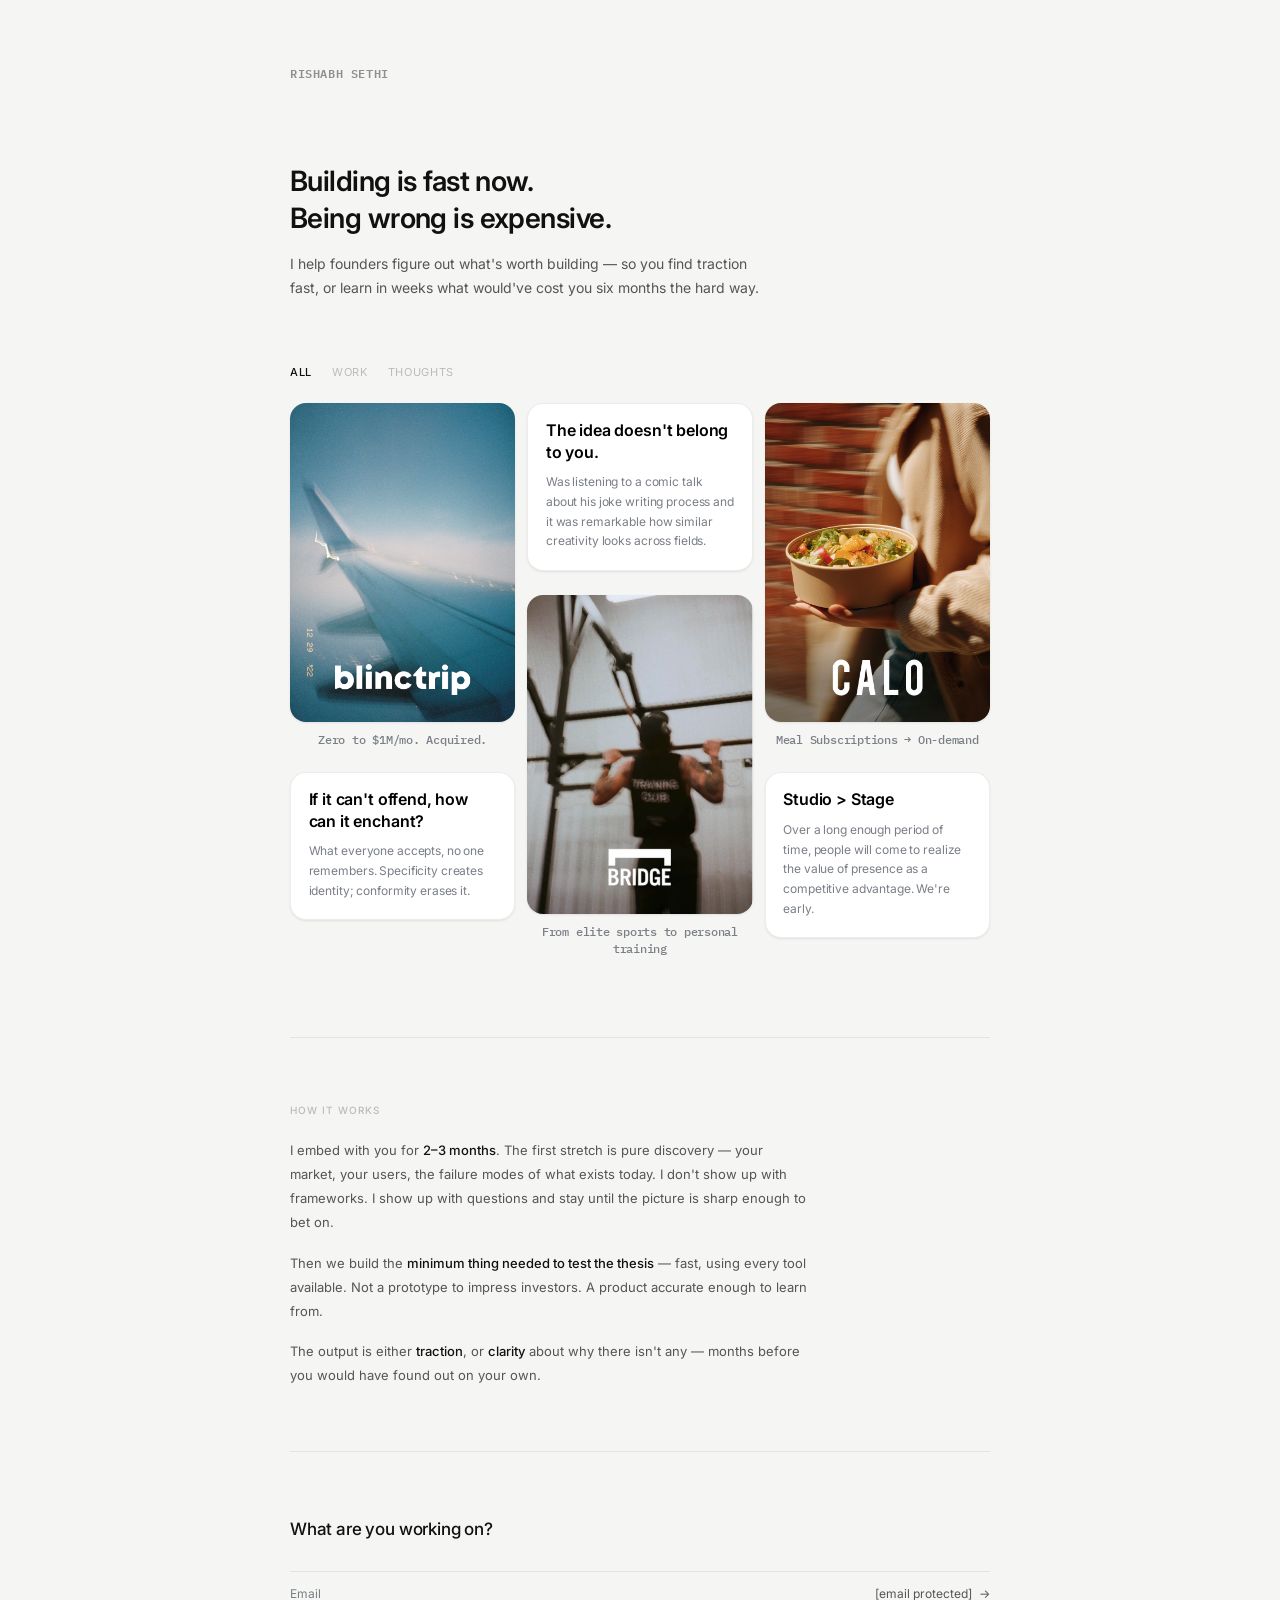
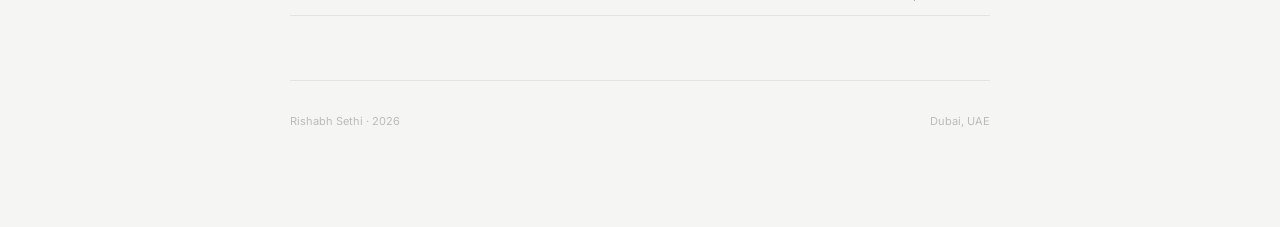
==== index.html @ 6238a1b9 "Remove Calendly scheduling row from CTA across all pages Made-with: Cursor" ====
<!DOCTYPE html>
<html lang="en">
<head>
<meta charset="UTF-8">
<meta name="viewport" content="width=device-width, initial-scale=1.0">
<link rel="icon" href="favicon.svg" type="image/svg+xml">
<title>RISHABH SETHI</title>
<link rel="preconnect" href="https://fonts.googleapis.com">
<link rel="preconnect" href="https://fonts.gstatic.com" crossorigin>
<link href="https://fonts.googleapis.com/css2?family=IBM+Plex+Mono:wght@400;500;600&family=Inter:wght@400;500;600&display=swap" rel="stylesheet">
<style>
*, *::before, *::after { box-sizing: border-box; margin: 0; padding: 0; }

:root {
  --bg: #F5F5F3;
  --surface: #FFFFFF;
  --ink: #111111;
  --mid: #555555;
  --muted: #7A7F86;
  --faint: #BBBBBB;
  --rule: rgba(0,0,0,0.07);
  --rule-hover: rgba(0,0,0,0.12);
  --shadow: 0 1px 3px rgba(0,0,0,0.06), 0 1px 2px rgba(0,0,0,0.04);
  --shadow-hover: 0 4px 16px rgba(0,0,0,0.08), 0 2px 4px rgba(0,0,0,0.04);
  --sans: 'Inter', -apple-system, BlinkMacSystemFont, sans-serif;
  --mono: 'IBM Plex Mono', 'SF Mono', monospace;
  --radius: 16px;
  /* Photo tiles: uniform scale past export margins (both axes — avoids corner halo vs 118% auto) */
  --work-photo-zoom: 120%;
}

html { scroll-behavior: smooth; }

body {
  background: var(--bg);
  color: var(--ink);
  font-family: var(--sans);
  font-size: 14px;
  line-height: 1.6;
  -webkit-font-smoothing: antialiased;
}

::selection { background: var(--ink); color: var(--bg); }

.page {
  max-width: 780px;
  margin: 0 auto;
  padding: 4rem 2.5rem 6rem;
}

.name {
  font-family: var(--mono);
  font-size: 12px;
  font-weight: 600;
  letter-spacing: 0.05em;
  color: #8F8F8F;
  margin-bottom: 5rem;
  opacity: 0;
  animation: fadeUp 0.6s ease forwards;
}

.hero {
  margin-bottom: 4rem;
  opacity: 0;
  animation: fadeUp 0.6s ease 0.07s forwards;
}

.hero-title {
  font-size: 28px;
  font-weight: 600;
  line-height: 1.3;
  color: var(--ink);
  margin-bottom: 1rem;
  letter-spacing: -0.02em;
}

.hero-sub {
  font-size: 14px;
  font-weight: 400;
  line-height: 1.75;
  color: var(--mid);
  max-width: 480px;
}

.feed-section {
  margin-bottom: 5rem;
  opacity: 0;
  animation: fadeUp 0.6s ease 0.14s forwards;
}

.filter-row {
  display: flex;
  align-items: center;
  gap: 1.25rem;
  margin-bottom: 1.5rem;
}

.filter-btn {
  font-family: var(--sans);
  font-size: 11px;
  font-weight: 400;
  text-transform: uppercase;
  letter-spacing: 0.06em;
  color: var(--faint);
  background: none;
  border: none;
  cursor: pointer;
  padding: 0;
  transition: color 0.15s ease;
}

.filter-btn:hover { color: var(--mid); }
.filter-btn.active { color: var(--ink); font-weight: 500; }

/* ── FEED: three independent stacks (true column masonry). Items round-robined from FEED in JS. */
.masonry {
  display: flex;
  gap: 0.75rem;
  align-items: flex-start;
}

.masonry-col {
  flex: 1;
  min-width: 0;
  display: flex;
  flex-direction: column;
  gap: 1.5rem;
}

.masonry-item {
  width: 100%;
  min-width: 0;
}

.masonry-item.hidden { display: none; }

/* ── BASE CARD ── */
.card {
  display: block;
  text-decoration: none;
  color: inherit;
  background: var(--surface);
  border: 1px solid var(--rule);
  border-radius: var(--radius);
  overflow: hidden;
  transition: box-shadow 0.25s ease, transform 0.25s ease, border-color 0.25s ease;
  box-shadow: var(--shadow);
  width: 100%;
}

.card:hover {
  box-shadow: var(--shadow-hover);
  transform: translateY(-2px);
  border-color: var(--rule-hover);
}

/* ── WORK CARD ── */
/* Image tiles: 960×1360 artboard (aspect-ratio matches source) */
.card.work-card {
  padding: 0;
  /* Beat .card surface so no white frame shows around the image tile */
  background: transparent !important;
  border: none !important;
  box-shadow: none !important;
}

.work-card {
  border: none;
  background: none;
  box-shadow: none;
  overflow: visible;
  border-radius: 0;
  width: 100%;
  max-width: 100%;
}

.work-card:hover {
  box-shadow: none;
  transform: none;
  border-color: transparent;
}

/* 960×1360 artboard. Full-rect PNGs; rounding comes only from border-radius + overflow here. */
.work-card .card-image {
  position: relative;
  display: block;
  width: 100%;
  max-width: 100%;
  margin: 0;
  padding: 0;
  border: none;
  aspect-ratio: 960 / 1360;
  overflow: hidden;
  border-radius: var(--radius);
  box-shadow: var(--shadow);
  transition: box-shadow 0.25s ease, transform 0.25s ease;
  background-color: transparent;
  background-origin: border-box;
  background-clip: border-box;
  background-size: cover;
  background-position: center;
  background-repeat: no-repeat;
  /* Sharper rounded clip for bitmap backgrounds (reduces 1px fringe vs gradients) */
  transform: translateZ(0);
  backface-visibility: hidden;
}

.work-card .card-image--photo {
  /* Same % on both axes — asymmetric `118% auto` left soft edges at the curve */
  background-size: var(--work-photo-zoom) var(--work-photo-zoom);
  background-position: center center;
}

.work-card:hover .card-image {
  box-shadow: var(--shadow-hover);
  transform: translate3d(0, -2px, 0);
}

/* Caption sits outside the card image, below it */
.work-card .card-caption {
  display: block;
  margin-top: 0.55rem;
  font-family: var(--mono);
  font-size: 12px;
  font-weight: 500;
  letter-spacing: -0.02em;
  color: var(--muted);
  line-height: 1.45;
  text-align: center;
}

.img-instashop          { background-image: url('images/instashop.png'); background-size: cover; background-position: center; }


/* ── THOUGHT CARD ── */
.thought-card .card-body {
  padding: 1rem 1.1rem 1.15rem;
}

.thought-title {
  font-family: var(--sans);
  font-size: 16px;
  font-weight: 600;
  color: #000000;
  line-height: 1.35;
  letter-spacing: -0.01em;
  margin-bottom: 0.55rem;
}

.thought-excerpt {
  font-family: var(--sans);
  font-size: 12px;
  font-weight: 400;
  color: var(--muted);
  line-height: 1.65;
  letter-spacing: -0.01em;
}

/* ── DIVIDER ── */
.divider {
  border: none;
  height: 1px;
  background: var(--rule);
  margin: 4rem 0;
}

.divider-1 { opacity: 0; animation: fadeUp 0.6s ease 0.18s forwards; }
.divider-2 { opacity: 0; animation: fadeUp 0.6s ease 0.26s forwards; }

/* ── APPROACH ── */
.approach-section {
  margin-bottom: 4rem;
  opacity: 0;
  animation: fadeUp 0.6s ease 0.22s forwards;
}

.section-label {
  font-size: 10px;
  font-weight: 500;
  letter-spacing: 0.1em;
  text-transform: uppercase;
  color: var(--faint);
  margin-bottom: 1.25rem;
}

.approach-body { max-width: 520px; }

.approach-body p {
  font-size: 13px;
  color: var(--mid);
  line-height: 1.85;
  margin-bottom: 1rem;
}

.approach-body strong {
  font-weight: 500;
  color: var(--ink);
}

/* ── CTA ── */
.cta-section {
  margin-bottom: 4rem;
  opacity: 0;
  animation: fadeUp 0.6s ease 0.3s forwards;
}

.cta-question {
  font-size: 17px;
  font-weight: 500;
  color: var(--ink);
  margin-bottom: 1.75rem;
  letter-spacing: -0.01em;
}

.cta-row {
  display: flex;
  align-items: baseline;
  justify-content: space-between;
  padding: 0.75rem 0;
  border-top: 1px solid var(--rule);
}

.cta-row:last-child { border-bottom: 1px solid var(--rule); }

.cta-label { font-size: 12px; color: var(--muted); }

.cta-link {
  font-size: 12px;
  color: var(--mid);
  text-decoration: none;
  transition: color 0.15s ease;
}

.cta-link:hover { color: var(--ink); }

.cta-arrow {
  display: inline-block;
  margin-left: 0.25rem;
  transition: transform 0.15s ease;
}

.cta-link:hover .cta-arrow { transform: translateX(3px); }

/* ── FOOTER ── */
.footer {
  display: flex;
  justify-content: space-between;
  align-items: baseline;
  font-size: 11px;
  color: var(--faint);
  padding-top: 2rem;
  border-top: 1px solid var(--rule);
  opacity: 0;
  animation: fadeUp 0.6s ease 0.34s forwards;
}

@keyframes fadeUp {
  from { opacity: 0; transform: translateY(8px); }
  to   { opacity: 1; transform: translateY(0); }
}

@media (max-width: 620px) {
  .page { padding: 3rem 1.5rem 4.5rem; }
  .name { margin-bottom: 3.5rem; }
  .hero { margin-bottom: 3rem; }
  .hero-title { font-size: 22px; }
  .masonry { flex-wrap: wrap; row-gap: 1.5rem; }
  .masonry-col { flex: 1 1 calc(50% - 0.375rem); max-width: calc(50% - 0.375rem); }
  .masonry-col:nth-child(3) { flex: 1 1 100%; max-width: 100%; }
  .cta-row { flex-direction: column; gap: 0.3rem; padding: 0.85rem 0; }
  .footer { flex-direction: column; gap: 0.3rem; }
  .divider { margin: 3rem 0; }
}

@media (max-width: 360px) {
  .hero-title { font-size: 19px; }
  .masonry { flex-direction: column; flex-wrap: nowrap; row-gap: 1.5rem; }
  .masonry-col,
  .masonry-col:nth-child(3) { flex: 1 1 auto; max-width: 100%; }
}
</style>
</head>
<body>

<div class="page">

  <p class="name">RISHABH SETHI</p>

  <div class="hero">
    <p class="hero-title">Building is fast now.<br>Being wrong is expensive.</p>
    <p class="hero-sub">I help founders figure out what's worth building — so you find traction fast, or learn in weeks what would've cost you six months the hard way.</p>
  </div>

  <div class="feed-section">
    <div class="filter-row">
      <button class="filter-btn active" data-filter="all">All</button>
      <button class="filter-btn" data-filter="work">Work</button>
      <button class="filter-btn" data-filter="thoughts">Thoughts</button>
    </div>
    <div class="masonry" id="masonry-grid"></div>
  </div>

  <hr class="divider divider-1">

  <div class="approach-section">
    <p class="section-label">How it works</p>
    <div class="approach-body">
      <p>I embed with you for <strong>2–3 months</strong>. The first stretch is pure discovery — your market, your users, the failure modes of what exists today. I don't show up with frameworks. I show up with questions and stay until the picture is sharp enough to bet on.</p>
      <p>Then we build the <strong>minimum thing needed to test the thesis</strong> — fast, using every tool available. Not a prototype to impress investors. A product accurate enough to learn from.</p>
      <p>The output is either <strong>traction</strong>, or <strong>clarity</strong> about why there isn't any — months before you would have found out on your own.</p>
    </div>
  </div>

  <hr class="divider divider-2">

  <div class="cta-section">
    <p class="cta-question">What are you working on?</p>
    <div class="cta-row">
      <span class="cta-label">Email</span>
      <a class="cta-link" href="/cdn-cgi/l/email-protection#e38b868f8f8ca3918a908b82818b9086978b8acd808c8e"><span class="__cf_email__" data-cfemail="f49c9198989bb4869d879c95969c8791809c9dda979b99">[email&#160;protected]</span> <span class="cta-arrow">→</span></a>
    </div>
  </div>

  <div class="footer">
    <span>Rishabh Sethi · 2026</span>
    <span>Dubai, UAE</span>
  </div>

</div>

<script data-cfasync="false" src="/cdn-cgi/scripts/5c5dd728/cloudflare-static/email-decode.min.js"></script><script>
// ─────────────────────────────────────────────
// WORK CARDS — add `photo: 'images/…'` per item (960×1360). Omit photo → uses .image gradient until asset exists.
// ─────────────────────────────────────────────
const WORK = [
  { type:'work', image:'img-blinctrip-strategy', photo:'images/blinctrip-strategy.png', caption:'Zero to $1M/mo. Acquired.',              url:'work/building-blinctrip.html' },
  { type:'work', image:'img-calo',               photo:'images/calo.png',               caption:'Meal Subscriptions → On-demand', url:'work/calo.html' },
  { type:'work', image:'img-bridge',             photo:'images/bridge.png',             caption:'From elite sports to personal training', url:'work/bridge.html' },
];

// ─────────────────────────────────────────────
// THOUGHT CARDS
// To add a post: append here + create thoughts/{slug}.html
// ─────────────────────────────────────────────
const THOUGHTS = [
  {
    type:'thoughts',
    title: "The idea doesn't belong to you.",
    excerpt: 'Was listening to a comic talk about his joke writing process and it was remarkable how similar creativity looks across fields.',
    slug: 'idea-doesnt-belong-to-you'
  },
  {
    type:'thoughts',
    title: "If it can't offend, how can it enchant?",
    excerpt: 'What everyone accepts, no one remembers. Specificity creates identity; conformity erases it.',
    slug: 'if-it-cant-offend'
  },
  {
    type:'thoughts',
    title: 'Studio > Stage',
    excerpt: "Over a long enough period of time, people will come to realize the value of presence as a competitive advantage. We're early.",
    slug: 'studio-vs-stage'
  },
];

function buildWorkCard(d) {
  if (d.photo) {
    /* Inline only background-image — never `background:` shorthand — so cover/position from CSS apply */
    const bg = `background-image:url('${d.photo}')`;
    return `<a href="${d.url}" class="card work-card">
      <div class="card-image card-image--photo" style="${bg}"></div>
      <p class="card-caption">${d.caption}</p>
    </a>`;
  }
  return `<a href="${d.url}" class="card work-card">
    <div class="card-image ${d.image}"></div>
    <p class="card-caption">${d.caption}</p>
  </a>`;
}

function buildThoughtCard(d) {
  return `<a href="thoughts/${d.slug}.html" class="card thought-card">
    <div class="card-body">
      <p class="thought-title">${d.title}</p>
      <p class="thought-excerpt">${d.excerpt}</p>
    </div>
  </a>`;
}

// Interleave W,T,W,T… then round-robin into 3 columns (i % 3) so each column stacks
// independently: col1 W,T · col2 T,W · col3 W,T (outer cols work-led, center thought-led).
const FEED = [];
let wi = 0, ti = 0;
while (wi < WORK.length || ti < THOUGHTS.length) {
  if (wi < WORK.length)   FEED.push(WORK[wi++]);
  if (ti < THOUGHTS.length) FEED.push(THOUGHTS[ti++]);
}

function renderGrid(filter) {
  const cols = [[], [], []];
  FEED.forEach((d, i) => {
    const html = d.type === 'work' ? buildWorkCard(d) : buildThoughtCard(d);
    const hidden = (filter !== 'all' && d.type !== filter) ? ' hidden' : '';
    cols[i % 3].push(`<div class="masonry-item${hidden}" data-type="${d.type}">${html}</div>`);
  });
  document.getElementById('masonry-grid').innerHTML = cols.map((col) =>
    `<div class="masonry-col">${col.join('')}</div>`
  ).join('');
}

document.querySelectorAll('.filter-btn').forEach(btn => {
  btn.addEventListener('click', () => {
    const f = btn.dataset.filter;
    document.querySelectorAll('.filter-btn').forEach(b => b.classList.remove('active'));
    btn.classList.add('active');
    renderGrid(f);
  });
});

renderGrid('all');
</script>
</body>
</html>
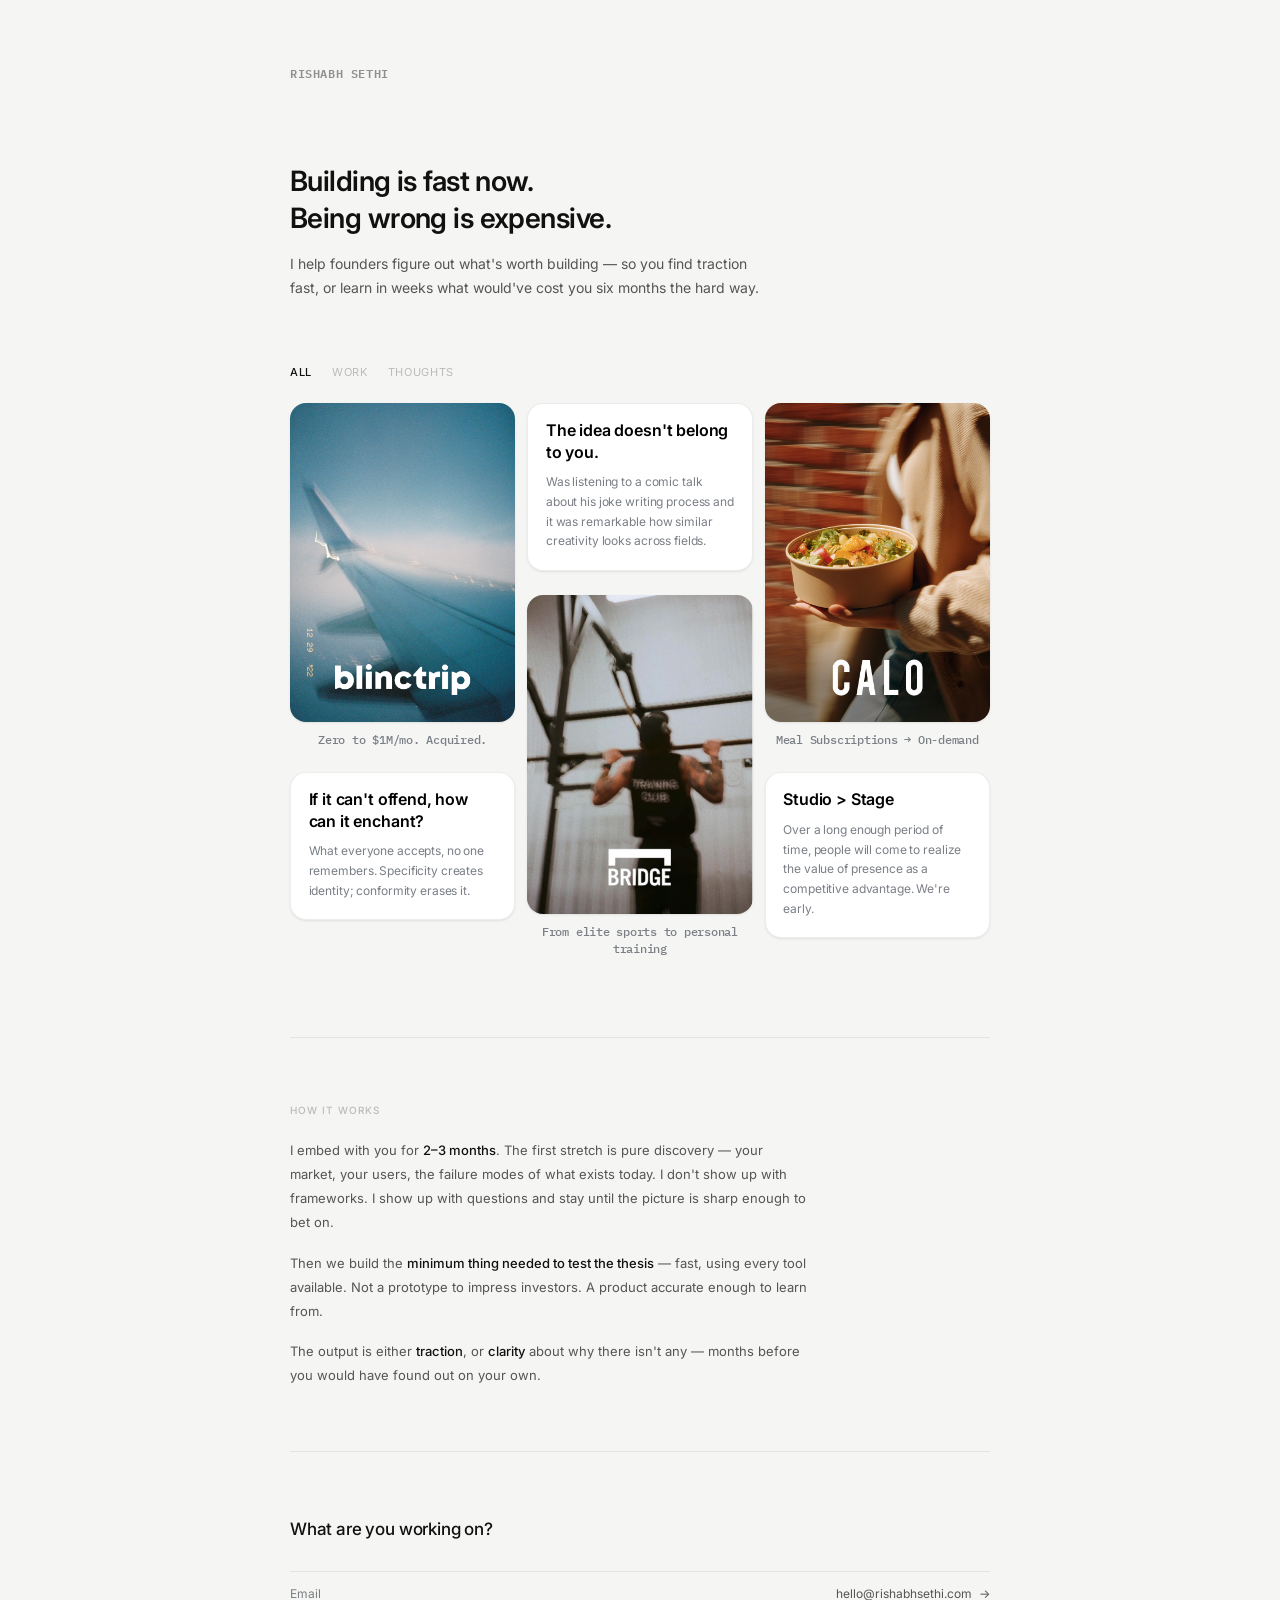
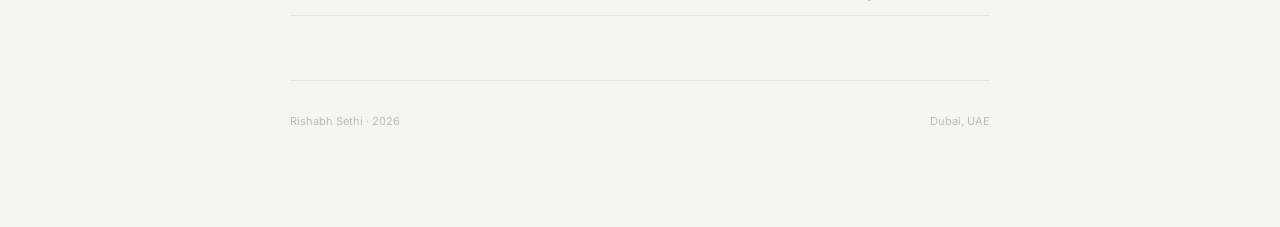
==== commit 538f7be6: "Replace Cloudflare email placeholders with hello@rishabhsethi.com on index and Calo Made-with: Curso" ====
--- a/index.html
+++ b/index.html
@@ -417,7 +417,7 @@
     <p class="cta-question">What are you working on?</p>
     <div class="cta-row">
       <span class="cta-label">Email</span>
-      <a class="cta-link" href="/cdn-cgi/l/email-protection#e38b868f8f8ca3918a908b82818b9086978b8acd808c8e"><span class="__cf_email__" data-cfemail="f49c9198989bb4869d879c95969c8791809c9dda979b99">[email&#160;protected]</span> <span class="cta-arrow">→</span></a>
+      <a class="cta-link" href="mailto:hello@rishabhsethi.com">hello@rishabhsethi.com <span class="cta-arrow">→</span></a>
     </div>
   </div>
 
@@ -428,7 +428,7 @@
 
 </div>
 
-<script data-cfasync="false" src="/cdn-cgi/scripts/5c5dd728/cloudflare-static/email-decode.min.js"></script><script>
+<script>
 // ─────────────────────────────────────────────
 // WORK CARDS — add `photo: 'images/…'` per item (960×1360). Omit photo → uses .image gradient until asset exists.
 // ─────────────────────────────────────────────
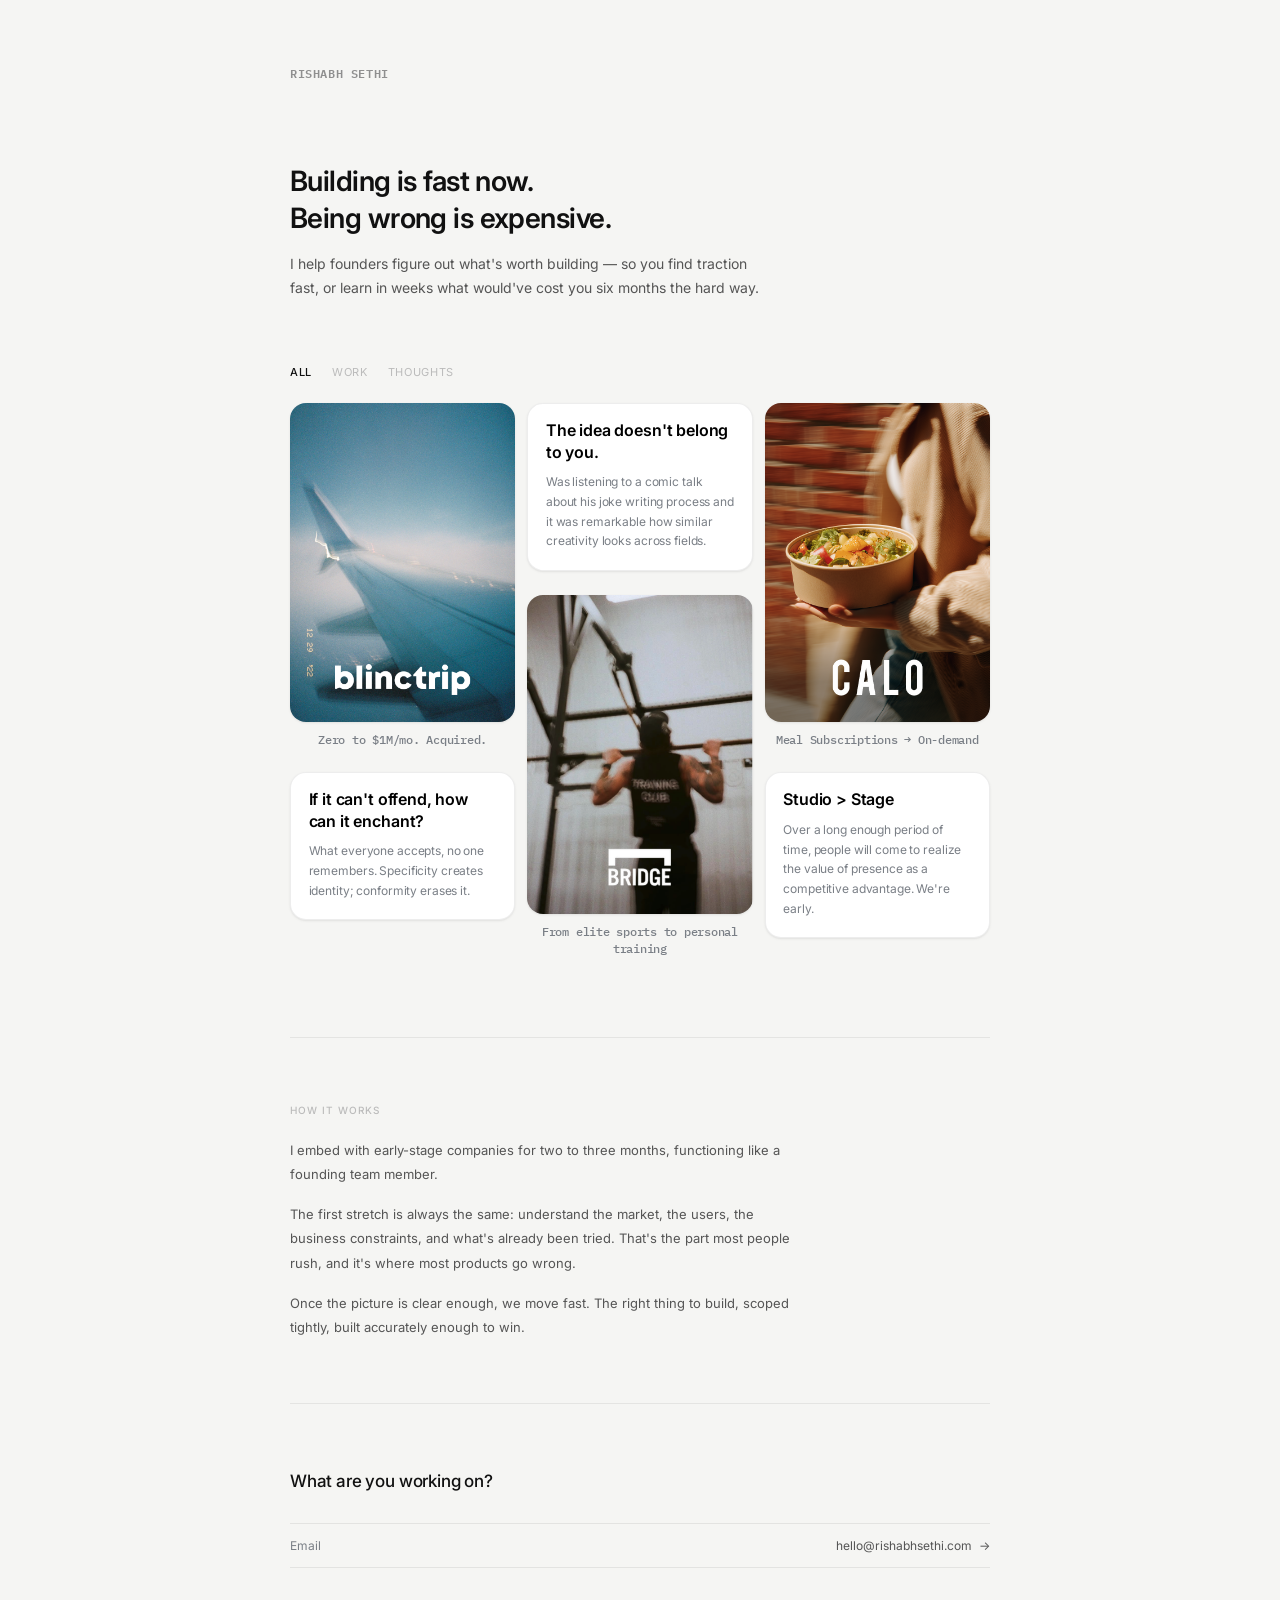
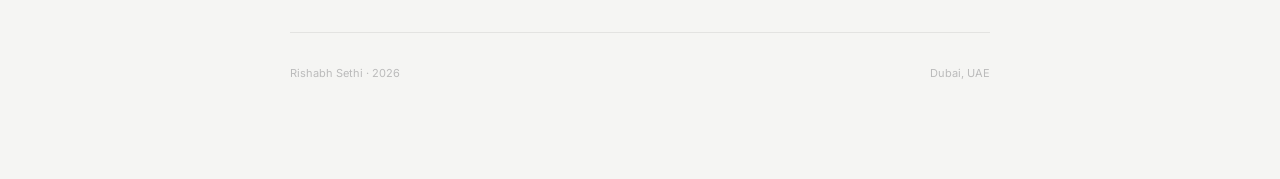
==== commit 7d7453e9: "Update How it works copy on home page Made-with: Cursor" ====
--- a/index.html
+++ b/index.html
@@ -405,9 +405,9 @@
   <div class="approach-section">
     <p class="section-label">How it works</p>
     <div class="approach-body">
-      <p>I embed with you for <strong>2–3 months</strong>. The first stretch is pure discovery — your market, your users, the failure modes of what exists today. I don't show up with frameworks. I show up with questions and stay until the picture is sharp enough to bet on.</p>
-      <p>Then we build the <strong>minimum thing needed to test the thesis</strong> — fast, using every tool available. Not a prototype to impress investors. A product accurate enough to learn from.</p>
-      <p>The output is either <strong>traction</strong>, or <strong>clarity</strong> about why there isn't any — months before you would have found out on your own.</p>
+      <p>I embed with early-stage companies for two to three months, functioning like a founding team member.</p>
+      <p>The first stretch is always the same: understand the market, the users, the business constraints, and what's already been tried. That's the part most people rush, and it's where most products go wrong.</p>
+      <p>Once the picture is clear enough, we move fast. The right thing to build, scoped tightly, built accurately enough to win.</p>
     </div>
   </div>
 
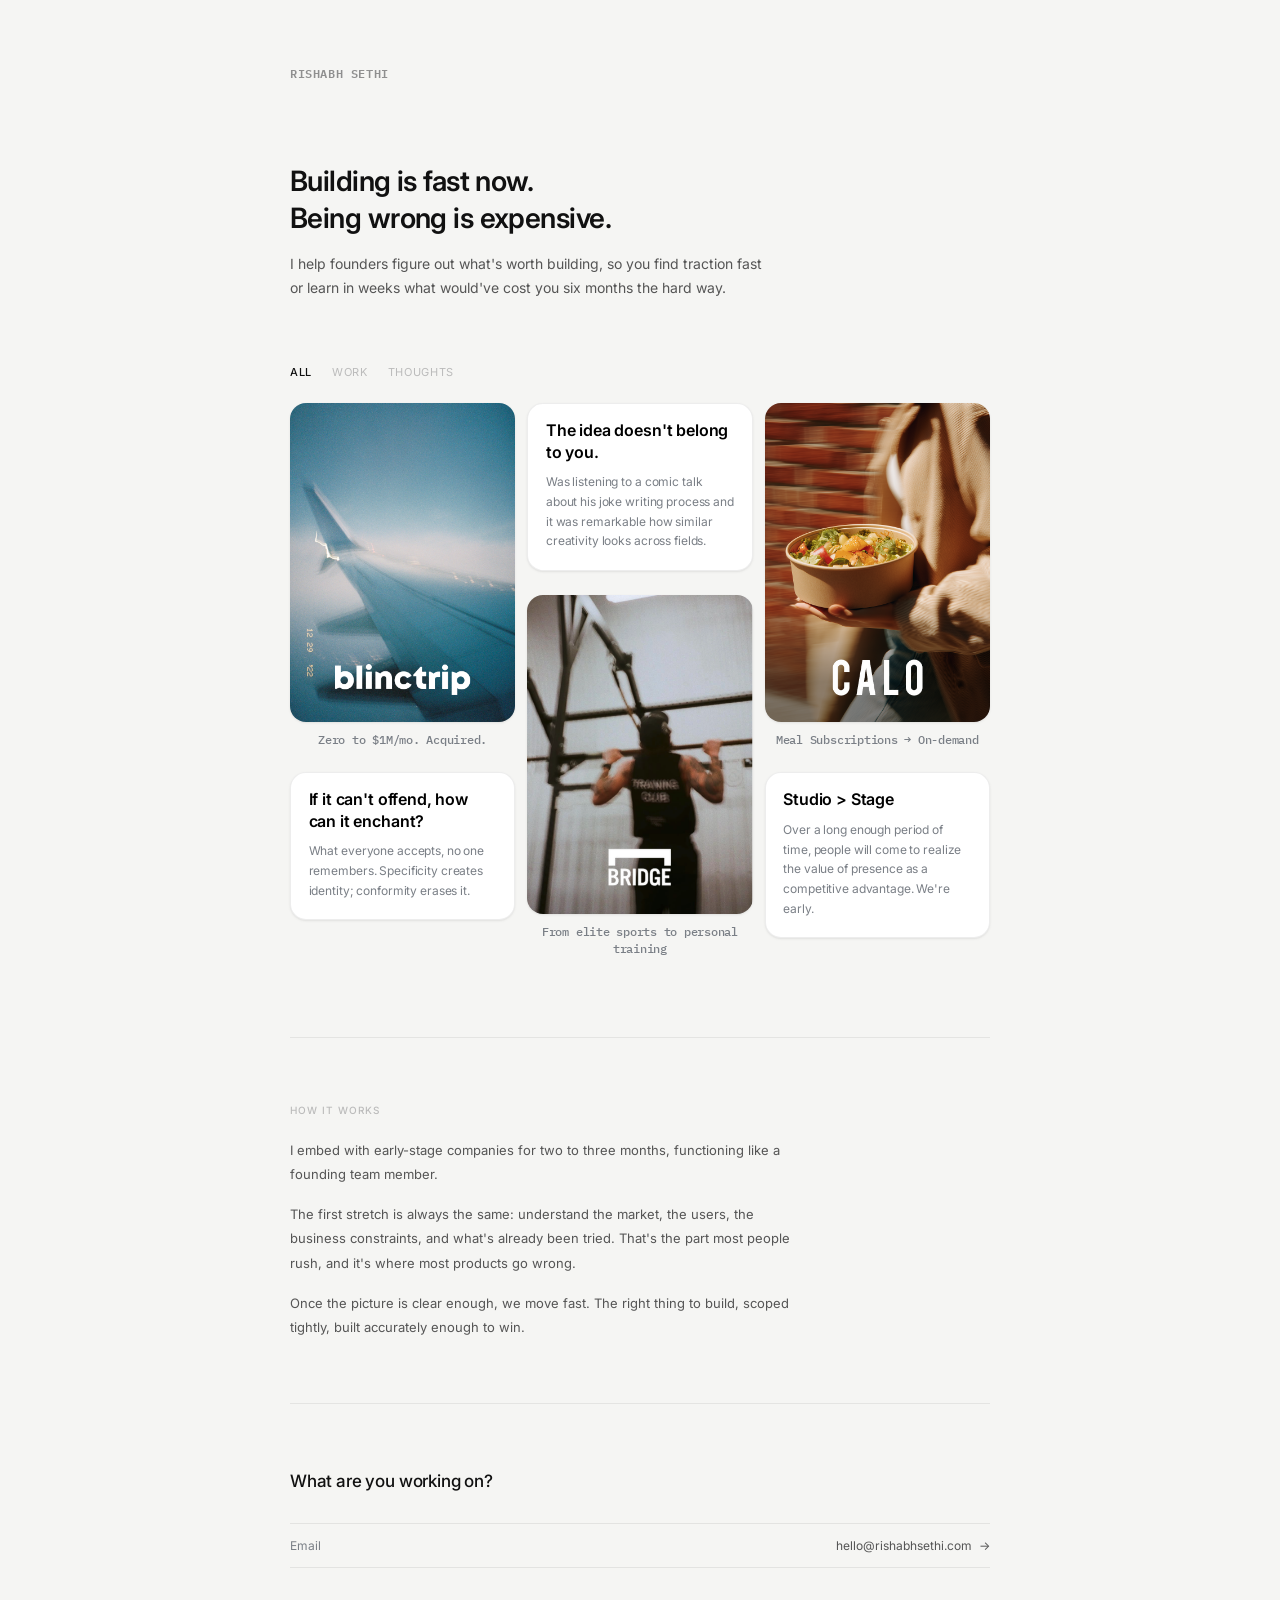
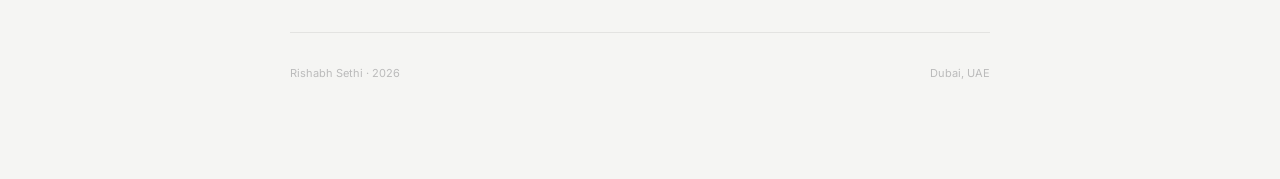
==== commit cae6ef4e: "Tweak hero sub copy punctuation Made-with: Cursor" ====
--- a/index.html
+++ b/index.html
@@ -388,7 +388,7 @@
 
   <div class="hero">
     <p class="hero-title">Building is fast now.<br>Being wrong is expensive.</p>
-    <p class="hero-sub">I help founders figure out what's worth building — so you find traction fast, or learn in weeks what would've cost you six months the hard way.</p>
+    <p class="hero-sub">I help founders figure out what's worth building, so you find traction fast or learn in weeks what would've cost you six months the hard way.</p>
   </div>
 
   <div class="feed-section">
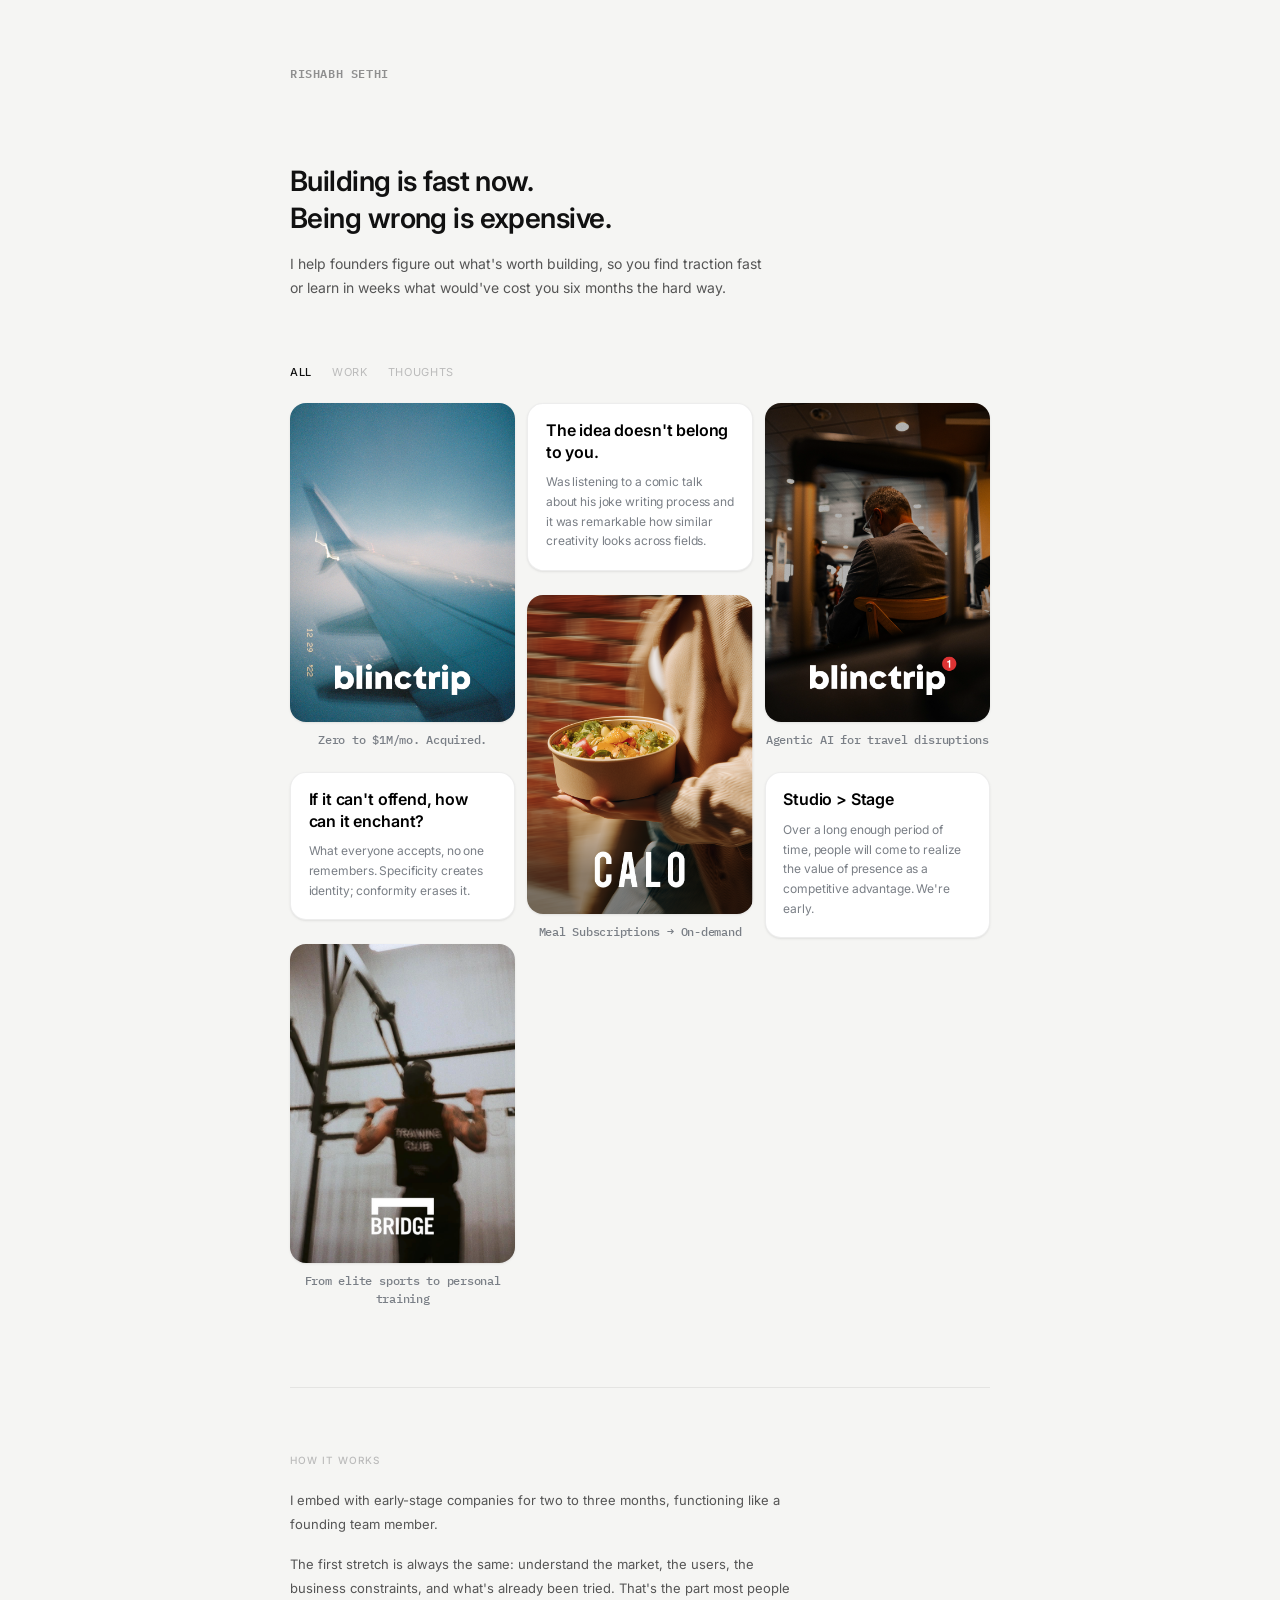
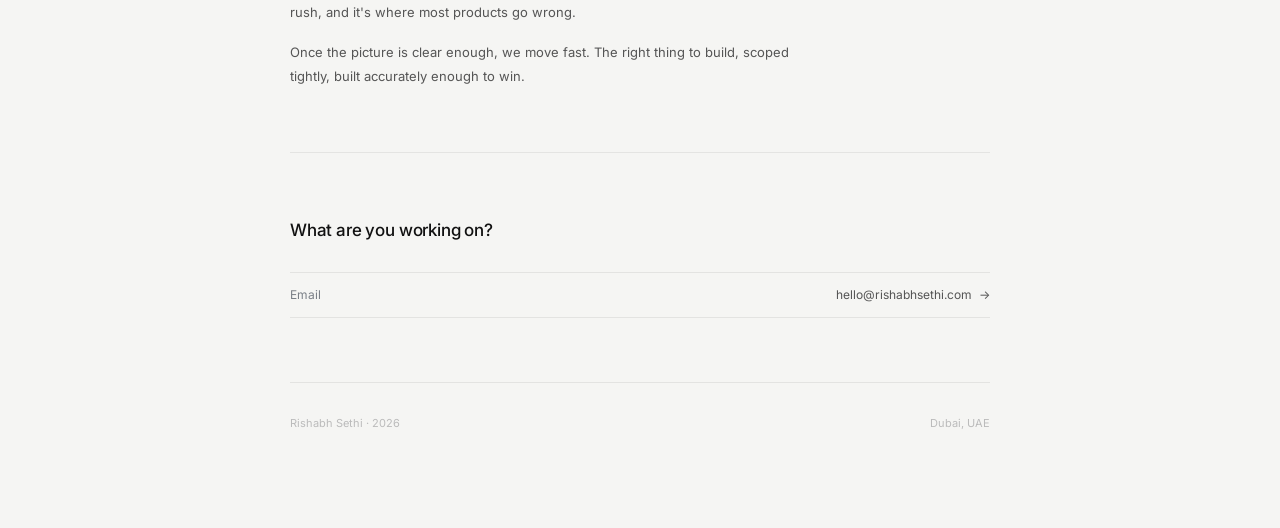
==== commit 17acec74: "Publish Blinctrip notification engine case study and prototype" ====
--- a/index.html
+++ b/index.html
@@ -4,7 +4,7 @@
 <meta charset="UTF-8">
 <meta name="viewport" content="width=device-width, initial-scale=1.0">
 <link rel="icon" href="favicon.svg" type="image/svg+xml">
-<title>RISHABH SETHI</title>
+<title>Rishabh Sethi</title>
 <link rel="preconnect" href="https://fonts.googleapis.com">
 <link rel="preconnect" href="https://fonts.gstatic.com" crossorigin>
 <link href="https://fonts.googleapis.com/css2?family=IBM+Plex+Mono:wght@400;500;600&family=Inter:wght@400;500;600&display=swap" rel="stylesheet">
@@ -112,11 +112,30 @@
 .filter-btn:hover { color: var(--mid); }
 .filter-btn.active { color: var(--ink); font-weight: 500; }
 
-/* ── FEED: three independent stacks (true column masonry). Items round-robined from FEED in JS. */
-.masonry {
+/* ── FEED: desktop = 3 stacks; mobile = 2 strips with alternating W/T (see renderGrid). */
+.masonry--desktop {
   display: flex;
   gap: 0.75rem;
   align-items: flex-start;
+}
+
+.masonry--mobile {
+  display: none;
+}
+
+/* Mobile: two vertical strips — order computed in JS so each strip alternates W/T (see renderGrid). */
+.masonry-strips {
+  display: flex;
+  gap: 0.75rem;
+  align-items: flex-start;
+}
+
+.masonry-strip {
+  flex: 1;
+  min-width: 0;
+  display: flex;
+  flex-direction: column;
+  gap: 1.5rem;
 }
 
 .masonry-col {
@@ -364,9 +383,16 @@
   .name { margin-bottom: 3.5rem; }
   .hero { margin-bottom: 3rem; }
   .hero-title { font-size: 22px; }
-  .masonry { flex-wrap: wrap; row-gap: 1.5rem; }
-  .masonry-col { flex: 1 1 calc(50% - 0.375rem); max-width: calc(50% - 0.375rem); }
-  .masonry-col:nth-child(3) { flex: 1 1 100%; max-width: 100%; }
+  .masonry--desktop { display: none; }
+  .masonry--mobile {
+    display: block;
+  }
+  .masonry--mobile.masonry--mobile--grid {
+    display: grid;
+    grid-template-columns: 1fr 1fr;
+    gap: 1.5rem 0.75rem;
+    align-items: start;
+  }
   .cta-row { flex-direction: column; gap: 0.3rem; padding: 0.85rem 0; }
   .footer { flex-direction: column; gap: 0.3rem; }
   .divider { margin: 3rem 0; }
@@ -374,9 +400,6 @@
 
 @media (max-width: 360px) {
   .hero-title { font-size: 19px; }
-  .masonry { flex-direction: column; flex-wrap: nowrap; row-gap: 1.5rem; }
-  .masonry-col,
-  .masonry-col:nth-child(3) { flex: 1 1 auto; max-width: 100%; }
 }
 </style>
 </head>
@@ -397,7 +420,7 @@
       <button class="filter-btn" data-filter="work">Work</button>
       <button class="filter-btn" data-filter="thoughts">Thoughts</button>
     </div>
-    <div class="masonry" id="masonry-grid"></div>
+    <div id="masonry-grid"></div>
   </div>
 
   <hr class="divider divider-1">
@@ -434,6 +457,7 @@
 // ─────────────────────────────────────────────
 const WORK = [
   { type:'work', image:'img-blinctrip-strategy', photo:'images/blinctrip-strategy.png', caption:'Zero to $1M/mo. Acquired.',              url:'work/building-blinctrip.html' },
+  { type:'work', image:'img-blinctrip-notifications', photo:'images/blinctrip_notifications_thumbnail.png', caption:'Agentic AI for travel disruptions', url:'work/blinctrip-notification-engine.html' },
   { type:'work', image:'img-calo',               photo:'images/calo.png',               caption:'Meal Subscriptions → On-demand', url:'work/calo.html' },
   { type:'work', image:'img-bridge',             photo:'images/bridge.png',             caption:'From elite sports to personal training', url:'work/bridge.html' },
 ];
@@ -497,15 +521,31 @@
 }
 
 function renderGrid(filter) {
+  const itemHtml = (d) => {
+    const inner = d.type === 'work' ? buildWorkCard(d) : buildThoughtCard(d);
+    const hidden = (filter !== 'all' && d.type !== filter) ? ' hidden' : '';
+    return `<div class="masonry-item${hidden}" data-type="${d.type}">${inner}</div>`;
+  };
+
   const cols = [[], [], []];
   FEED.forEach((d, i) => {
-    const html = d.type === 'work' ? buildWorkCard(d) : buildThoughtCard(d);
-    const hidden = (filter !== 'all' && d.type !== filter) ? ' hidden' : '';
-    cols[i % 3].push(`<div class="masonry-item${hidden}" data-type="${d.type}">${html}</div>`);
+    cols[i % 3].push(itemHtml(d));
   });
-  document.getElementById('masonry-grid').innerHTML = cols.map((col) =>
-    `<div class="masonry-col">${col.join('')}</div>`
-  ).join('');
+  const desktop = cols.map((c) => `<div class="masonry-col">${c.join('')}</div>`).join('');
+
+  // Alternate work and thoughts in both mobile strips as the collection grows.
+  const strips = [[], []];
+  for (let i = 0; i < Math.max(WORK.length, THOUGHTS.length); i++) {
+    if (WORK[i]) strips[i % 2].push(itemHtml(WORK[i]));
+    if (THOUGHTS[i]) strips[1 - (i % 2)].push(itemHtml(THOUGHTS[i]));
+  }
+  const mobileInner = `<div class="masonry-strips">` +
+    strips.map(items => `<div class="masonry-strip">${items.join('')}</div>`).join('') +
+    `</div>`;
+
+  document.getElementById('masonry-grid').innerHTML =
+    `<div class="masonry masonry--desktop">${desktop}</div>` +
+    `<div class="masonry masonry--mobile">${mobileInner}</div>`;
 }
 
 document.querySelectorAll('.filter-btn').forEach(btn => {
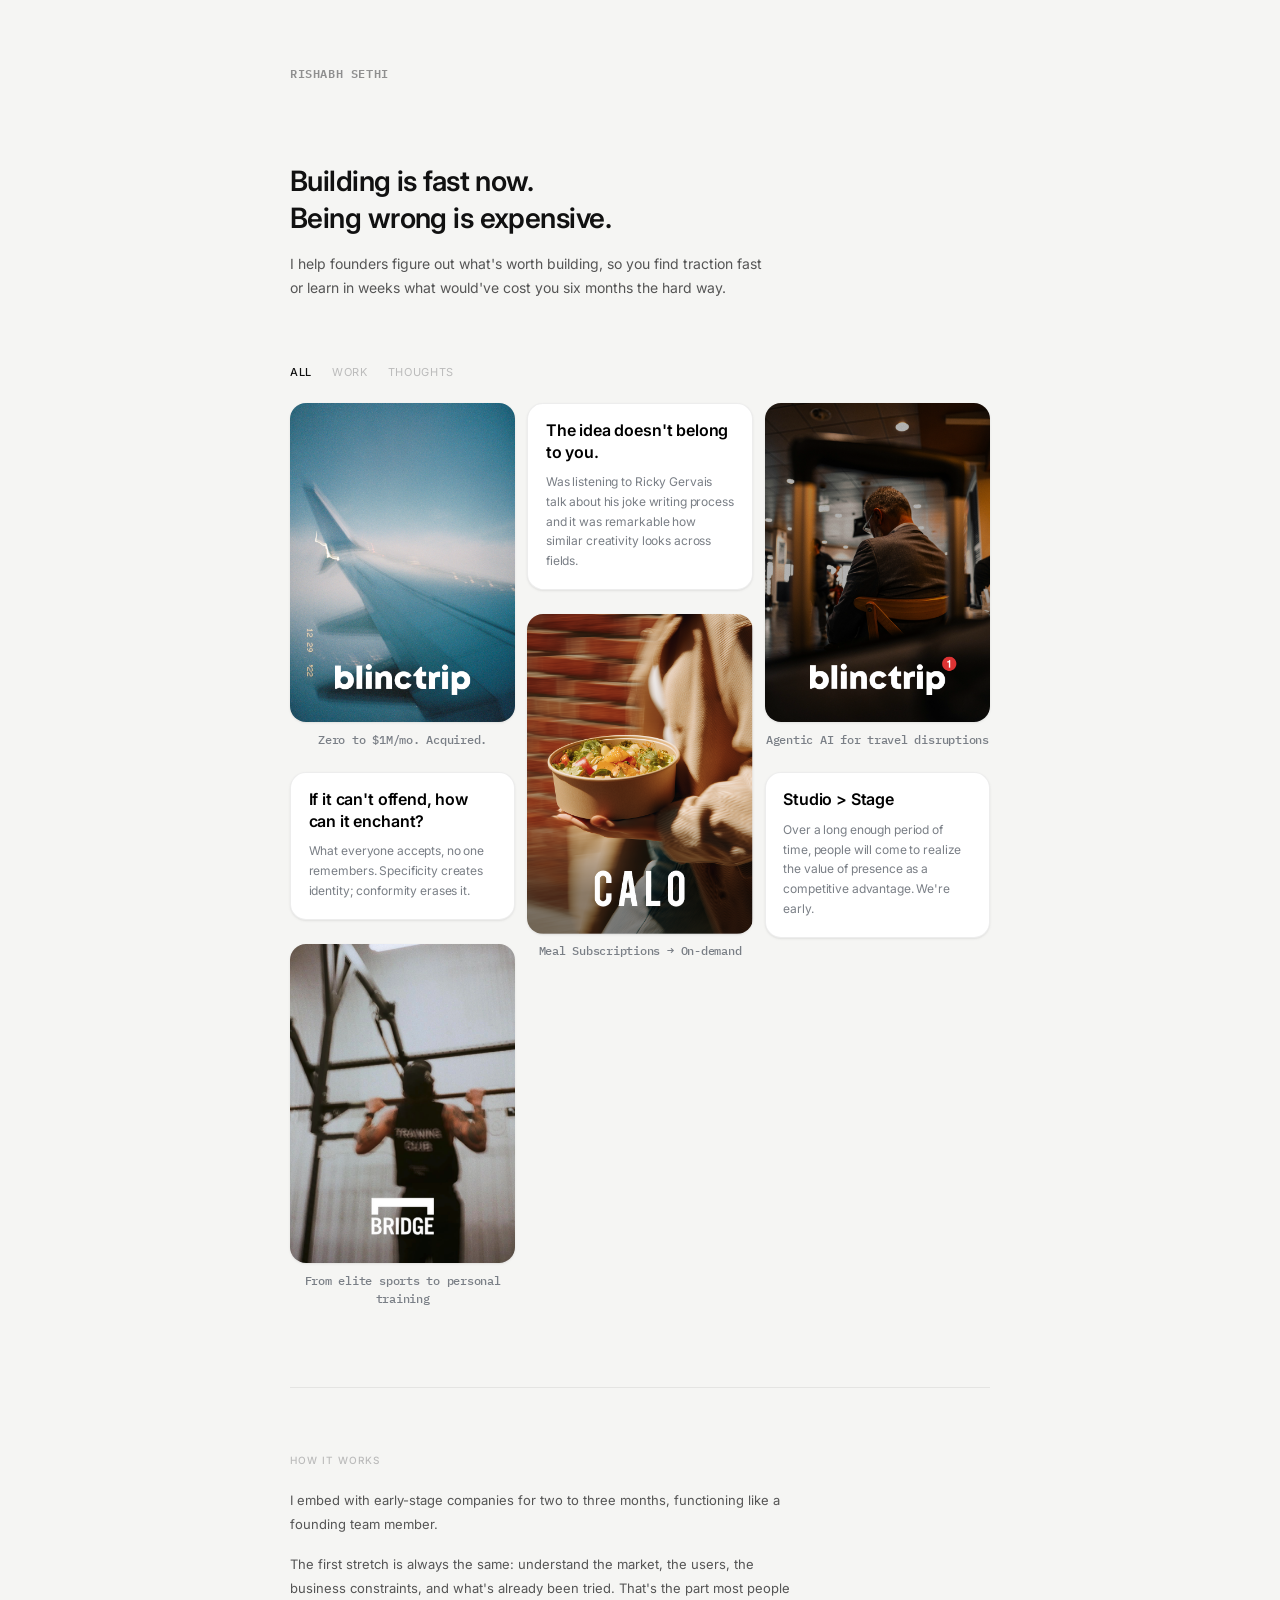
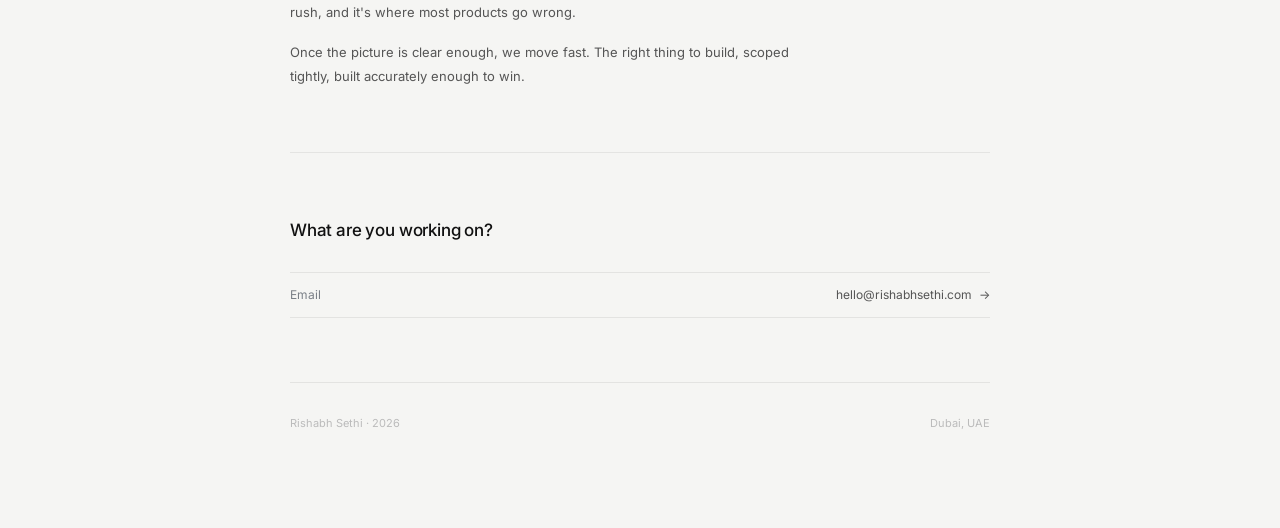
==== commit 45f28a7b: "Add project social previews and source the creativity essay" ====
--- a/index.html
+++ b/index.html
@@ -470,7 +470,7 @@
   {
     type:'thoughts',
     title: "The idea doesn't belong to you.",
-    excerpt: 'Was listening to a comic talk about his joke writing process and it was remarkable how similar creativity looks across fields.',
+    excerpt: 'Was listening to Ricky Gervais talk about his joke writing process and it was remarkable how similar creativity looks across fields.',
     slug: 'idea-doesnt-belong-to-you'
   },
   {
